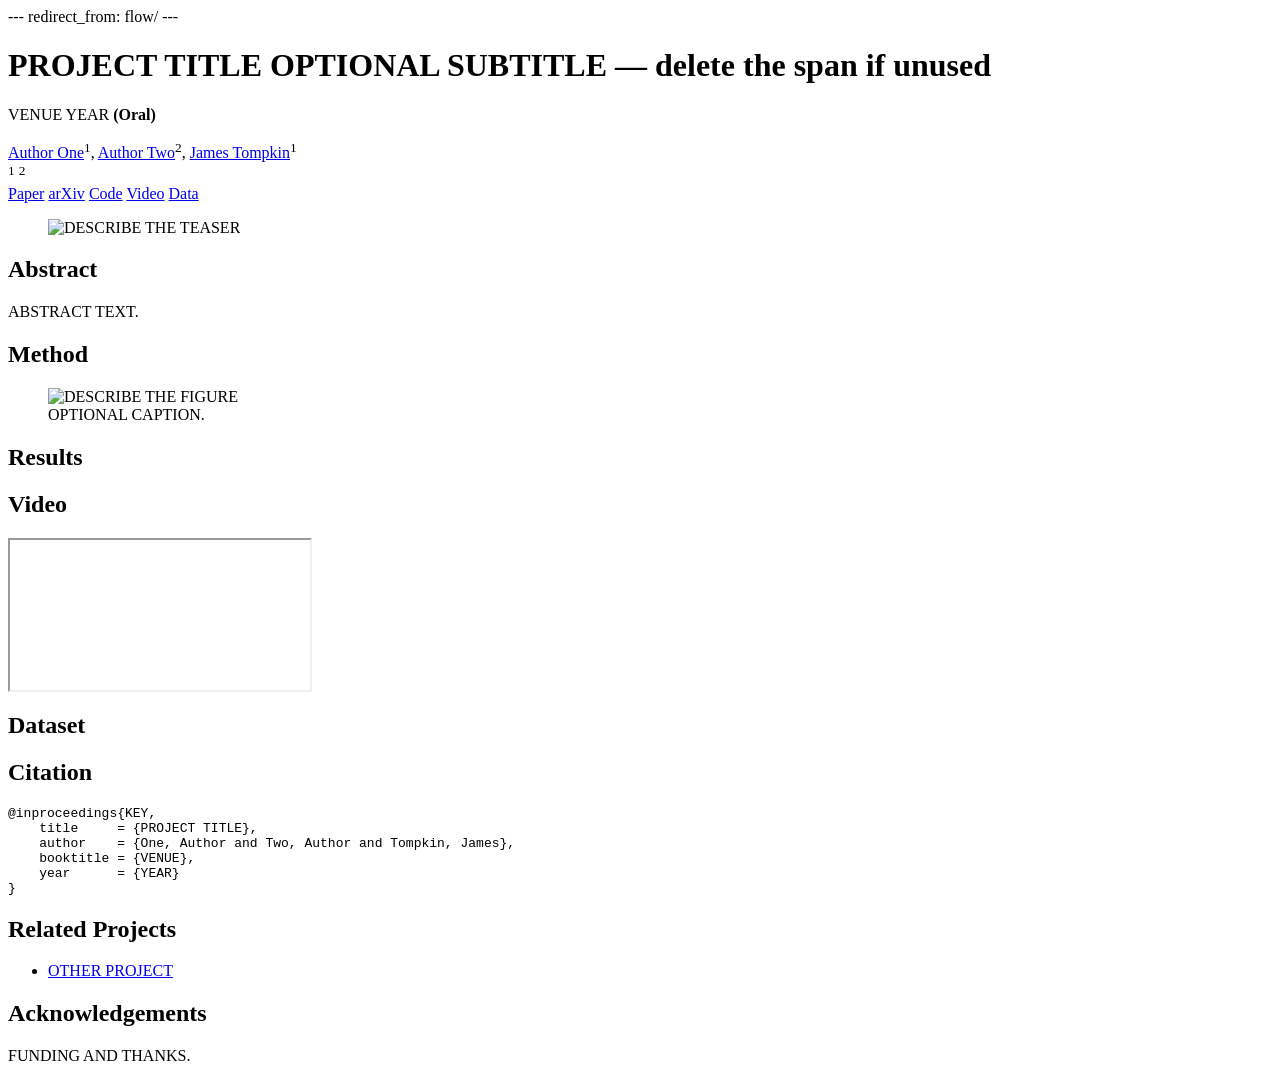
==== index.html @ 34e8929a "Add placeholder project page from the BVC template Front matter sets redirect_from: flow/ so visual." ====
---
redirect_from: flow/
---

<!DOCTYPE html>
<html lang="en">
<!-- =====================================================================
  Brown Visual Computing — project-page template.
  Copy this file into a new <project>-webpage repo as index.html and fill
  in the ALL-CAPS placeholders. Delete any section you don't need; keep
  the section ORDER. Styling comes from the shared stylesheet — resist
  per-page CSS beyond a small <style> block for page-specific figures.
====================================================================== -->

<head>
  <meta charset="utf-8">
  <meta name="viewport" content="width=device-width, initial-scale=1.0">

  <title>PROJECT TITLE</title>

  <!-- Brown brand fonts (Minion 3 + Freight Sans), the lab's Adobe Fonts kit. -->
  <link rel="preconnect" href="https://use.typekit.net" crossorigin>
  <link rel="stylesheet" href="https://use.typekit.net/diw5pgv.css">

  <!-- Shared BVC project-page styles + JS (theme toggle, videoGrid). -->
  <link rel="stylesheet" href="https://visual.cs.brown.edu/projects/shared/project.css">
  <script defer src="https://visual.cs.brown.edu/projects/shared/project.js"></script>

  <!-- OPTIONAL per-page skin: a page with a strong identity may
       re-specify the design TOKENS (--accent, --ink, --bg, ...) in a
       <style id="page-skin"> block here — tokens only, never component
       structure, and give BOTH themes an interpretation so the toggle
       keeps working. The BVC bar stays standard. Reference example:
       sterkfontein-webpage (torchlit cave dark / daylight limestone light). -->


  <!-- Pre-paint theme: apply the stored/OS choice before first render (no
       flash). Same localStorage 'theme' key + attribute as visual.cs.brown.edu. -->
  <script>
    (function () {
      var t; try { t = localStorage.getItem('theme'); } catch (e) {}
      var dark = t === 'dark' || (!t && matchMedia('(prefers-color-scheme: dark)').matches);
      document.documentElement.setAttribute('data-bs-theme', dark ? 'dark' : 'light');
    })();
  </script>
</head>

<body>
  <!-- The BVC brand bar (crest, wordmark, social icons, theme toggle) is
       injected at the top of <body> by the shared project.js, so it stays
       identical to visual.cs.brown.edu without per-page edits. -->

  <main class="project">

    <h1 class="project-title">
      PROJECT TITLE
      <span class="subtitle">OPTIONAL SUBTITLE — delete the span if unused</span>
    </h1>
    <p class="venue">VENUE YEAR <strong>(Oral)</strong></p>

    <div class="authors">
      <span class="author"><a href="https://AUTHOR1.example">Author One</a><sup>1</sup>,</span>
      <span class="author"><a href="https://AUTHOR2.example">Author Two</a><sup>2</sup>,</span>
      <span class="author"><a href="https://jamestompkin.com/">James Tompkin</a><sup>1</sup></span>
    </div>
    <!-- Affiliation logos resolve through the shared registry
         (data-logo="name"), same as the footer strip — light/dark
         variants come for free. Unregistered institutions: use a local
         <img> and add the logo to the registry when convenient. -->
    <div class="affil-logos">
      <span class="logo-item"><sup>1</sup><span data-logo="brown-cs"></span></span>
      <span class="logo-item"><sup>2</sup><span data-logo="OTHER_LOGO_NAME"></span></span>
    </div>

    <nav class="resource-row">
      <a href="PAPER.pdf">Paper</a>
      <a href="https://arxiv.org/abs/XXXX.XXXXX">arXiv</a>
      <a href="https://github.com/brownvc/REPO">Code</a>
      <a href="#video">Video</a>
      <a href="DATA_URL">Data</a>
    </nav>

    <!-- Teaser: an image, or an autoplay-muted-loop video. -->
    <figure class="teaser">
      <img src="./images/teaser.jpg" alt="DESCRIBE THE TEASER">
      <!-- <video src="./videos/teaser.mp4" autoplay muted loop playsinline></video> -->
    </figure>

    <!-- ================= Canonical sections =================
         Every section follows <section id="x-section"><h2 id="x"> — the
         same convention as the main site's homepage, so the shared
         scrollspy works verbatim and #x deep links mean the same thing
         on every project page. Canonical ids, in order:
           abstract (required), paper, method, results, video,
           dataset, citation (required), related, notes,
           acknowledgements (recommended).
         Name each section for what it holds so the nav reads the same as
         the heading — `paper`, `data`, `code`, `video`, never a generic
         "Downloads". The nav is already conditional: a page only has the
         sections it has, so it shows only those. `paper` sits before
         `video` so it leads the menu.
         Heading TEXT is free ("Our Proposal" may carry id="method") —
         the id is the semantic name. Genuinely novel sections use the
         same pattern with their own slug. A second paper on the same
         page suffixes: abstract-2, citation-2, ...
         Delete the sections you don't need; keep the ORDER. -->

    <section id="abstract-section">
      <h2 id="abstract">Abstract</h2>
      <p>ABSTRACT TEXT.</p>
    </section>

    <!-- Paper: use this section only when the paper has multiple file
         variants (full-size + small PDF + HTML) and/or a supplemental
         document — one <figure> per document, formats in the figcaption.
         A page with a single paper PDF skips this section and just links
         Paper from the resource-row above. Heading is "Paper" so the nav
         reads "Paper", not "Downloads".
    <section id="paper-section">
      <h2 id="paper">Paper</h2>
      <div class="doc-row">
        <figure>
          <a href="./assets/PAPER.pdf"><img src="./assets/paper-thumb.png" alt="Paper first page"></a>
          <figcaption>Paper<br>
            <a href="./assets/PAPER.pdf">PDF 12&nbsp;MB</a> |
            <a href="./assets/PAPER_small.pdf">PDF 1&nbsp;MB</a> |
            <a href="./assets/PAPER.html">HTML</a>
          </figcaption>
        </figure>
        <figure>
          <a href="./assets/SUPPLEMENTAL.pdf"><img src="./assets/supplemental-thumb.png" alt="Supplemental document first page"></a>
          <figcaption>Supplemental<br>
            <a href="./assets/SUPPLEMENTAL.pdf">PDF 4&nbsp;MB</a> |
            <a href="./assets/SUPPLEMENTAL.html">HTML</a>
          </figcaption>
        </figure>
      </div>
    </section>
    -->

    <section id="method-section">
      <h2 id="method">Method</h2>
      <figure>
        <img src="./images/method.png" alt="DESCRIBE THE FIGURE">
        <figcaption>OPTIONAL CAPTION.</figcaption>
      </figure>
    </section>

    <section id="results-section">
      <h2 id="results">Results</h2>
      <!-- Simple comparisons: .media-row (side-by-side, wraps on mobile).
           Many results: .snap-row (scroll-snap carousel, no JS) or the
           videoGrid() helper:
             <div id="results-grid"></div>
             <script>
               window.addEventListener('DOMContentLoaded', function () {
                 videoGrid('#results-grid', [
                   { src: './videos/scene1.mp4', label: 'Scene 1' },
                   { src: './videos/scene2.mp4', label: 'Scene 2' },
                 ], { controls: true });
               });
             </script> -->
    </section>

    <section id="video-section">
      <h2 id="video">Video</h2>
      <!-- Prefer a local mp4; iframes (YouTube / OneDrive / Slides) go in
           a .embed wrapper for responsive 16:9. -->
      <div class="embed">
        <iframe src="https://www.youtube-nocookie.com/embed/VIDEO_ID" title="Presentation video"
                allow="accelerometer; autoplay; clipboard-write; encrypted-media; gyroscope; picture-in-picture"
                allowfullscreen></iframe>
      </div>
    </section>

    <!-- Slides: host a .pptx once — it embeds AND downloads. project.js
         turns data-pptx into a Microsoft Office Online viewer (URL
         resolved + encoded for you); the same file, linked directly,
         downloads (browsers can't render pptx inline).
    <section id="slides-section">
      <h2 id="slides">Slides</h2>
      <div class="slides-embed" data-pptx="./assets/DECK.pptx"></div>
      <p class="centerContent"><a href="./assets/DECK.pptx" download>Download slides (PPTX)</a></p>
    </section>
    -->


    <section id="dataset-section">
      <h2 id="dataset">Dataset</h2>
      <!-- Download button + .panel how-to (see sterkfontein). Delete if
           the paper has no dataset. -->
    </section>

    <section id="citation-section">
      <h2 id="citation">Citation</h2>
      <!-- A Copy button is auto-attached to every pre.citation by the
           shared project.js — no markup needed. -->
      <pre class="citation"><code>@inproceedings{KEY,
    title     = {PROJECT TITLE},
    author    = {One, Author and Two, Author and Tompkin, James},
    booktitle = {VENUE},
    year      = {YEAR}
}</code></pre>
    </section>

    <section id="related-section">
      <h2 id="related">Related Projects</h2>
      <ul>
        <li><a href="https://visual.cs.brown.edu/projects/OTHER-webpage/">OTHER PROJECT</a></li>
      </ul>
    </section>

    <section id="acknowledgements-section">
      <h2 id="acknowledgements">Acknowledgements</h2>
      <p>FUNDING AND THANKS.</p>
    </section>

    <!-- Institution/funder logos come from the shared registry: name them
         here and project.js emits the current files with the right
         dark-mode handling (update shared/logos/ once -> all pages update).
         Registered names + how to add one live in _data/logos.json (drop
         the image in projects/shared/logos/, add one entry). A logo not worth
         registering can stay a local <img>: default gets a light pill in
         dark mode; add class="dark-invert" for monochrome artwork, or a
         class="light-only" + class="dark-only" pair of real variants. -->
    <footer class="logos" data-logos="brown-cs nsf"></footer>

  </main>
</body>
</html>
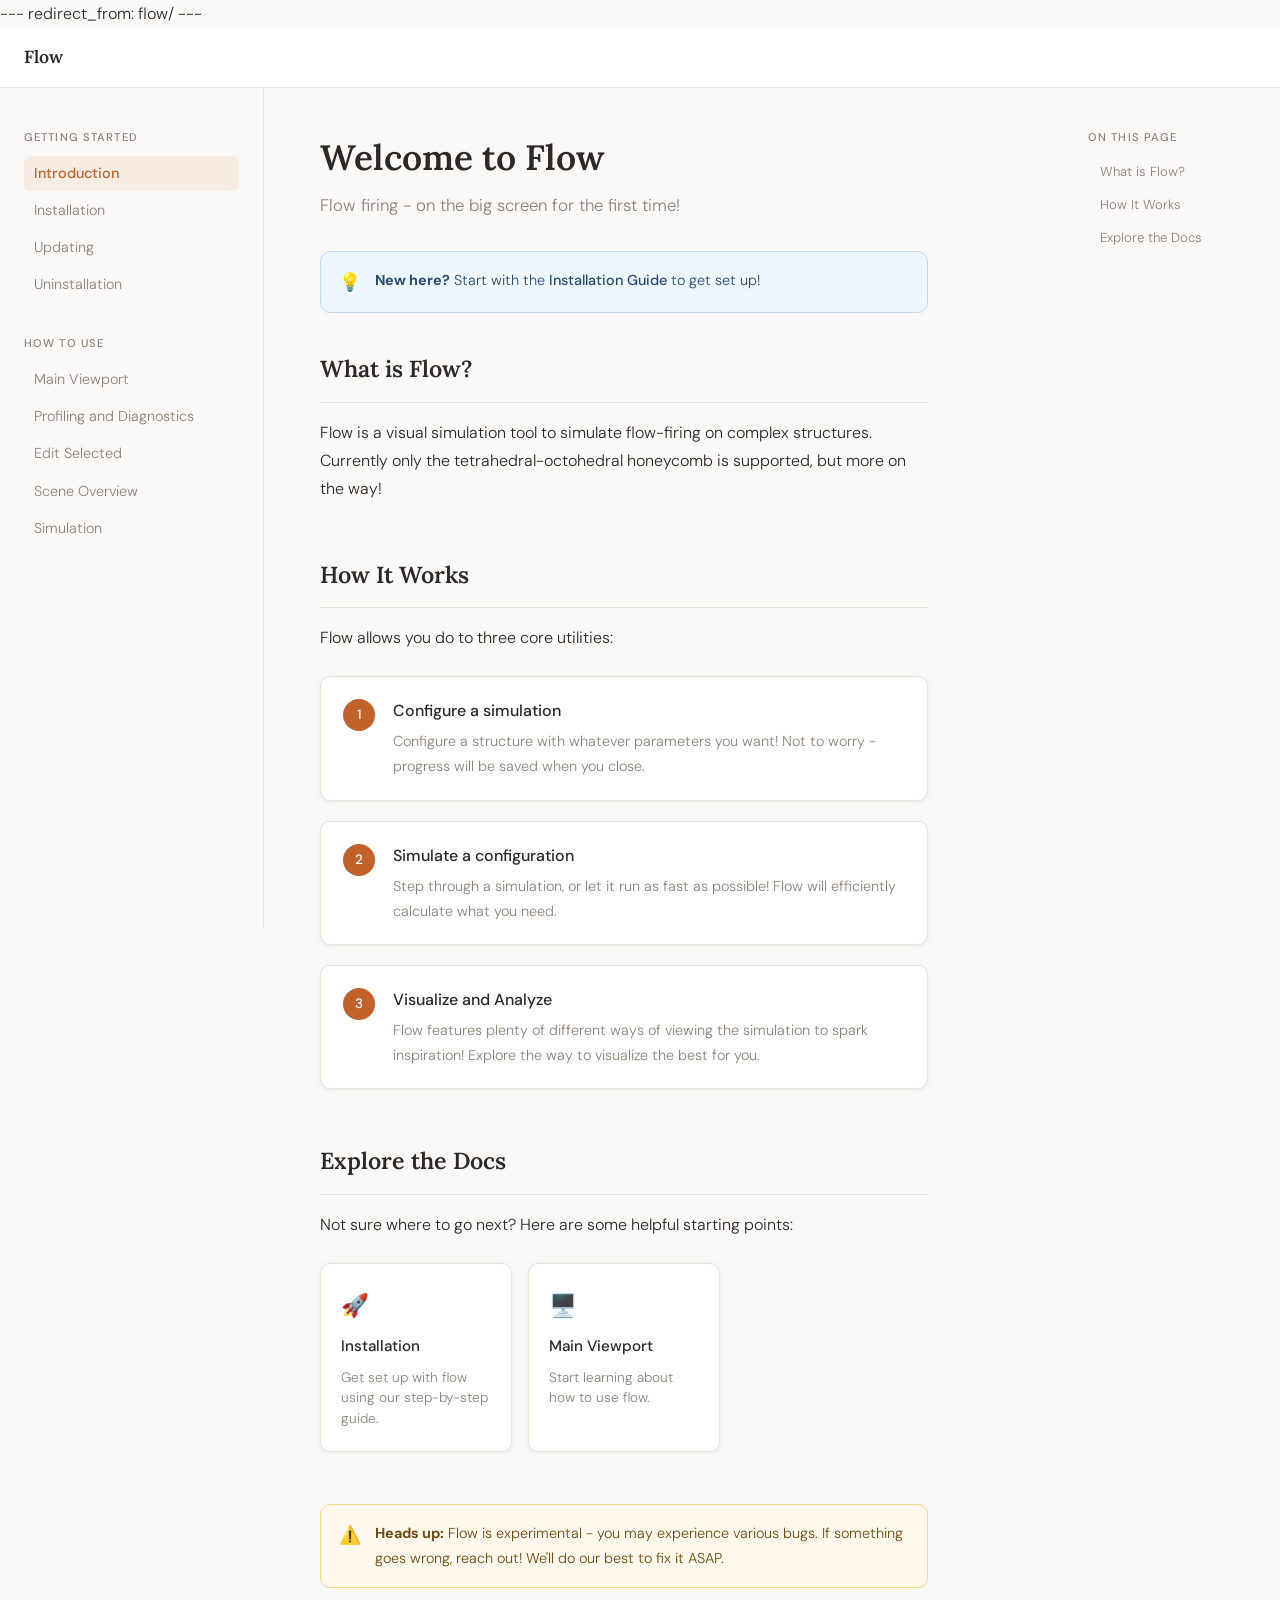
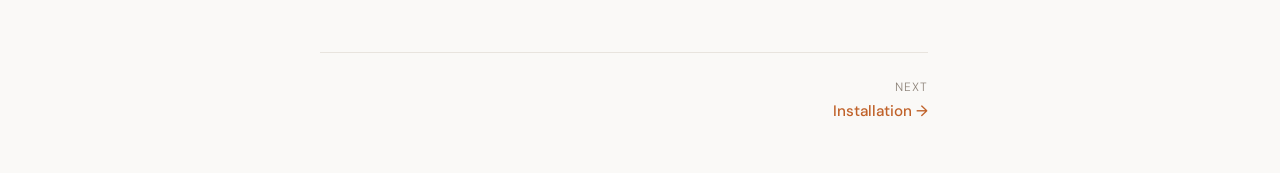
==== commit 8dc29949: "initial migration" ====
--- a/index.html
+++ b/index.html
@@ -4,227 +4,156 @@
 
 <!DOCTYPE html>
 <html lang="en">
-<!-- =====================================================================
-  Brown Visual Computing — project-page template.
-  Copy this file into a new <project>-webpage repo as index.html and fill
-  in the ALL-CAPS placeholders. Delete any section you don't need; keep
-  the section ORDER. Styling comes from the shared stylesheet — resist
-  per-page CSS beyond a small <style> block for page-specific figures.
-====================================================================== -->
+<head>
+  <meta charset="UTF-8" />
+  <meta name="viewport" content="width=device-width, initial-scale=1.0" />
+  <title>Flow — Documentation</title>
+  <link rel="stylesheet" href="flow.css" />
+  <link rel="preconnect" href="https://fonts.googleapis.com" />
+  <link rel="preconnect" href="https://fonts.gstatic.com" crossorigin />
+  <link href="https://fonts.googleapis.com/css2?family=Lora:ital,wght@0,400;0,600;1,400&family=DM+Sans:wght@300;400;500&display=swap" rel="stylesheet" />
+</head>
+<body>
 
-<head>
-  <meta charset="utf-8">
-  <meta name="viewport" content="width=device-width, initial-scale=1.0">
+  <!-- ── Top Navigation ── -->
+  <header class="topbar">
+    <div class="topbar-inner">
+      <a href="index.html" class="logo">
+        <span class="logo-text">Flow</span>
+      </a>
+    </div>
+  </header>
 
-  <title>PROJECT TITLE</title>
+  <div class="layout">
 
-  <!-- Brown brand fonts (Minion 3 + Freight Sans), the lab's Adobe Fonts kit. -->
-  <link rel="preconnect" href="https://use.typekit.net" crossorigin>
-  <link rel="stylesheet" href="https://use.typekit.net/diw5pgv.css">
+    <!-- ── Sidebar ── -->
+    <aside class="sidebar">
+      <div class="sidebar-section">
+        <p class="sidebar-label">Getting Started</p>
+        <ul>
+          <li><a href="flow.html" class="active">Introduction</a></li>
+          <li><a href="installation.html">Installation</a></li>
+          <li><a href="updating.html">Updating</a></li>
+          <li><a href="uninstallation.html">Uninstallation</a></li>
+        </ul>
+      </div>
+      <div class="sidebar-section">
+        <p class="sidebar-label">How to Use</p>
+        <ul>
+          <li><a href="mainviewport.html">Main Viewport</a></li>
+          <li><a href="profiling.html">Profiling and Diagnostics</a></li>
+          <li><a href="editselected.html">Edit Selected</a></li>
+          <li><a href="sceneoverview.html">Scene Overview</a></li>
+          <li><a href="simulation.html">Simulation</a></li>
+        </ul>
+      </div>
+    </aside>
 
-  <!-- Shared BVC project-page styles + JS (theme toggle, videoGrid). -->
-  <link rel="stylesheet" href="https://visual.cs.brown.edu/projects/shared/project.css">
-  <script defer src="https://visual.cs.brown.edu/projects/shared/project.js"></script>
+    <!-- ── Main Content ── -->
+    <main class="content">
 
-  <!-- OPTIONAL per-page skin: a page with a strong identity may
-       re-specify the design TOKENS (--accent, --ink, --bg, ...) in a
-       <style id="page-skin"> block here — tokens only, never component
-       structure, and give BOTH themes an interpretation so the toggle
-       keeps working. The BVC bar stays standard. Reference example:
-       sterkfontein-webpage (torchlit cave dark / daylight limestone light). -->
+      <!-- Page Header -->
+      <div class="page-header">
+        <h1>Welcome to Flow</h1>
+        <p class="page-subtitle">Flow firing - on the big screen for the first time!</p>
+      </div>
 
+      <!-- Callout / Tip -->
+      <div class="callout callout-tip">
+        <span class="callout-icon">💡</span>
+        <div>
+          <strong>New here?</strong> Start with the <a href="installation.html">Installation Guide</a> to get set up!
+        </div>
+      </div>
 
-  <!-- Pre-paint theme: apply the stored/OS choice before first render (no
-       flash). Same localStorage 'theme' key + attribute as visual.cs.brown.edu. -->
-  <script>
-    (function () {
-      var t; try { t = localStorage.getItem('theme'); } catch (e) {}
-      var dark = t === 'dark' || (!t && matchMedia('(prefers-color-scheme: dark)').matches);
-      document.documentElement.setAttribute('data-bs-theme', dark ? 'dark' : 'light');
-    })();
-  </script>
-</head>
+      <!-- Section -->
+      <section class="doc-section">
+        <h2 id="what-is-flow">What is Flow?</h2>
+        <p>
+          Flow is a visual simulation tool to simulate flow-firing on complex structures. Currently only
+          the tetrahedral-octohedral honeycomb is supported, but more on the way!
+        </p>
+      </section>
 
-<body>
-  <!-- The BVC brand bar (crest, wordmark, social icons, theme toggle) is
-       injected at the top of <body> by the shared project.js, so it stays
-       identical to visual.cs.brown.edu without per-page edits. -->
+      <!-- Section with steps -->
+      <section class="doc-section">
+        <h2 id="how-it-works">How It Works</h2>
+        <p>Flow allows you do to three core utilities:</p>
 
-  <main class="project">
+        <div class="steps">
+          <div class="step">
+            <div class="step-number">1</div>
+            <div class="step-body">
+              <h3>Configure a simulation</h3>
+              <p>Configure a structure with whatever parameters you want! Not to worry - progress will be saved when you close.</p>
+            </div>
+          </div>
+          <div class="step">
+            <div class="step-number">2</div>
+            <div class="step-body">
+              <h3>Simulate a configuration</h3>
+              <p>Step through a simulation, or let it run as fast as possible! Flow will efficiently calculate what you need.</p>
+            </div>
+          </div>
+          <div class="step">
+            <div class="step-number">3</div>
+            <div class="step-body">
+              <h3>Visualize and Analyze</h3>
+              <p>Flow features plenty of different ways of viewing the simulation to spark inspiration! Explore the way to visualize the best for you.</p>
+            </div>
+          </div>
+        </div>
+      </section>
 
-    <h1 class="project-title">
-      PROJECT TITLE
-      <span class="subtitle">OPTIONAL SUBTITLE — delete the span if unused</span>
-    </h1>
-    <p class="venue">VENUE YEAR <strong>(Oral)</strong></p>
+      <!-- Section with card grid -->
+      <section class="doc-section">
+        <h2 id="explore-the-docs">Explore the Docs</h2>
+        <p>Not sure where to go next? Here are some helpful starting points:</p>
 
-    <div class="authors">
-      <span class="author"><a href="https://AUTHOR1.example">Author One</a><sup>1</sup>,</span>
-      <span class="author"><a href="https://AUTHOR2.example">Author Two</a><sup>2</sup>,</span>
-      <span class="author"><a href="https://jamestompkin.com/">James Tompkin</a><sup>1</sup></span>
-    </div>
-    <!-- Affiliation logos resolve through the shared registry
-         (data-logo="name"), same as the footer strip — light/dark
-         variants come for free. Unregistered institutions: use a local
-         <img> and add the logo to the registry when convenient. -->
-    <div class="affil-logos">
-      <span class="logo-item"><sup>1</sup><span data-logo="brown-cs"></span></span>
-      <span class="logo-item"><sup>2</sup><span data-logo="OTHER_LOGO_NAME"></span></span>
-    </div>
+        <div class="card-grid">
+          <a href="installation.html" class="card">
+            <span class="card-icon">🚀</span>
+            <h3>Installation</h3>
+            <p>Get set up with flow using our step-by-step guide.</p>
+          </a>
+          <a href="mainviewport.html" class="card">
+            <span class="card-icon">🖥️</span>
+            <h3>Main Viewport</h3>
+            <p>Start learning about how to use flow.</p>
+          </a>
+        </div>
+      </section>
 
-    <nav class="resource-row">
-      <a href="PAPER.pdf">Paper</a>
-      <a href="https://arxiv.org/abs/XXXX.XXXXX">arXiv</a>
-      <a href="https://github.com/brownvc/REPO">Code</a>
-      <a href="#video">Video</a>
-      <a href="DATA_URL">Data</a>
-    </nav>
+      <!-- Callout / Warning -->
+      <div class="callout callout-warning">
+        <span class="callout-icon">⚠️</span>
+        <div>
+          <strong>Heads up:</strong> Flow is experimental - you may experience various bugs. If something goes wrong, reach out! We'll do our best to fix it ASAP.
+        </div>
+      </div>
 
-    <!-- Teaser: an image, or an autoplay-muted-loop video. -->
-    <figure class="teaser">
-      <img src="./images/teaser.jpg" alt="DESCRIBE THE TEASER">
-      <!-- <video src="./videos/teaser.mp4" autoplay muted loop playsinline></video> -->
-    </figure>
+      <!-- Page footer nav -->
+      <div class="page-nav">
+        <div></div>
+        <a href="installation.html" class="page-nav-next">
+          <span class="page-nav-label">Next</span>
+          <span class="page-nav-title">Installation →</span>
+        </a>
+      </div>
 
-    <!-- ================= Canonical sections =================
-         Every section follows <section id="x-section"><h2 id="x"> — the
-         same convention as the main site's homepage, so the shared
-         scrollspy works verbatim and #x deep links mean the same thing
-         on every project page. Canonical ids, in order:
-           abstract (required), paper, method, results, video,
-           dataset, citation (required), related, notes,
-           acknowledgements (recommended).
-         Name each section for what it holds so the nav reads the same as
-         the heading — `paper`, `data`, `code`, `video`, never a generic
-         "Downloads". The nav is already conditional: a page only has the
-         sections it has, so it shows only those. `paper` sits before
-         `video` so it leads the menu.
-         Heading TEXT is free ("Our Proposal" may carry id="method") —
-         the id is the semantic name. Genuinely novel sections use the
-         same pattern with their own slug. A second paper on the same
-         page suffixes: abstract-2, citation-2, ...
-         Delete the sections you don't need; keep the ORDER. -->
+    </main>
 
-    <section id="abstract-section">
-      <h2 id="abstract">Abstract</h2>
-      <p>ABSTRACT TEXT.</p>
-    </section>
+    <!-- ── Right TOC ── -->
+    <aside class="toc">
+      <p class="toc-title">On this page</p>
+      <ul>
+        <li><a href="#what-is-flow">What is Flow?</a></li>
+        <li><a href="#how-it-works">How It Works</a></li>
+        <li><a href="#explore-the-docs">Explore the Docs</a></li>
+      </ul>
+    </aside>
 
-    <!-- Paper: use this section only when the paper has multiple file
-         variants (full-size + small PDF + HTML) and/or a supplemental
-         document — one <figure> per document, formats in the figcaption.
-         A page with a single paper PDF skips this section and just links
-         Paper from the resource-row above. Heading is "Paper" so the nav
-         reads "Paper", not "Downloads".
-    <section id="paper-section">
-      <h2 id="paper">Paper</h2>
-      <div class="doc-row">
-        <figure>
-          <a href="./assets/PAPER.pdf"><img src="./assets/paper-thumb.png" alt="Paper first page"></a>
-          <figcaption>Paper<br>
-            <a href="./assets/PAPER.pdf">PDF 12&nbsp;MB</a> |
-            <a href="./assets/PAPER_small.pdf">PDF 1&nbsp;MB</a> |
-            <a href="./assets/PAPER.html">HTML</a>
-          </figcaption>
-        </figure>
-        <figure>
-          <a href="./assets/SUPPLEMENTAL.pdf"><img src="./assets/supplemental-thumb.png" alt="Supplemental document first page"></a>
-          <figcaption>Supplemental<br>
-            <a href="./assets/SUPPLEMENTAL.pdf">PDF 4&nbsp;MB</a> |
-            <a href="./assets/SUPPLEMENTAL.html">HTML</a>
-          </figcaption>
-        </figure>
-      </div>
-    </section>
-    -->
+  </div>
 
-    <section id="method-section">
-      <h2 id="method">Method</h2>
-      <figure>
-        <img src="./images/method.png" alt="DESCRIBE THE FIGURE">
-        <figcaption>OPTIONAL CAPTION.</figcaption>
-      </figure>
-    </section>
-
-    <section id="results-section">
-      <h2 id="results">Results</h2>
-      <!-- Simple comparisons: .media-row (side-by-side, wraps on mobile).
-           Many results: .snap-row (scroll-snap carousel, no JS) or the
-           videoGrid() helper:
-             <div id="results-grid"></div>
-             <script>
-               window.addEventListener('DOMContentLoaded', function () {
-                 videoGrid('#results-grid', [
-                   { src: './videos/scene1.mp4', label: 'Scene 1' },
-                   { src: './videos/scene2.mp4', label: 'Scene 2' },
-                 ], { controls: true });
-               });
-             </script> -->
-    </section>
-
-    <section id="video-section">
-      <h2 id="video">Video</h2>
-      <!-- Prefer a local mp4; iframes (YouTube / OneDrive / Slides) go in
-           a .embed wrapper for responsive 16:9. -->
-      <div class="embed">
-        <iframe src="https://www.youtube-nocookie.com/embed/VIDEO_ID" title="Presentation video"
-                allow="accelerometer; autoplay; clipboard-write; encrypted-media; gyroscope; picture-in-picture"
-                allowfullscreen></iframe>
-      </div>
-    </section>
-
-    <!-- Slides: host a .pptx once — it embeds AND downloads. project.js
-         turns data-pptx into a Microsoft Office Online viewer (URL
-         resolved + encoded for you); the same file, linked directly,
-         downloads (browsers can't render pptx inline).
-    <section id="slides-section">
-      <h2 id="slides">Slides</h2>
-      <div class="slides-embed" data-pptx="./assets/DECK.pptx"></div>
-      <p class="centerContent"><a href="./assets/DECK.pptx" download>Download slides (PPTX)</a></p>
-    </section>
-    -->
-
-
-    <section id="dataset-section">
-      <h2 id="dataset">Dataset</h2>
-      <!-- Download button + .panel how-to (see sterkfontein). Delete if
-           the paper has no dataset. -->
-    </section>
-
-    <section id="citation-section">
-      <h2 id="citation">Citation</h2>
-      <!-- A Copy button is auto-attached to every pre.citation by the
-           shared project.js — no markup needed. -->
-      <pre class="citation"><code>@inproceedings{KEY,
-    title     = {PROJECT TITLE},
-    author    = {One, Author and Two, Author and Tompkin, James},
-    booktitle = {VENUE},
-    year      = {YEAR}
-}</code></pre>
-    </section>
-
-    <section id="related-section">
-      <h2 id="related">Related Projects</h2>
-      <ul>
-        <li><a href="https://visual.cs.brown.edu/projects/OTHER-webpage/">OTHER PROJECT</a></li>
-      </ul>
-    </section>
-
-    <section id="acknowledgements-section">
-      <h2 id="acknowledgements">Acknowledgements</h2>
-      <p>FUNDING AND THANKS.</p>
-    </section>
-
-    <!-- Institution/funder logos come from the shared registry: name them
-         here and project.js emits the current files with the right
-         dark-mode handling (update shared/logos/ once -> all pages update).
-         Registered names + how to add one live in _data/logos.json (drop
-         the image in projects/shared/logos/, add one entry). A logo not worth
-         registering can stay a local <img>: default gets a light pill in
-         dark mode; add class="dark-invert" for monochrome artwork, or a
-         class="light-only" + class="dark-only" pair of real variants. -->
-    <footer class="logos" data-logos="brown-cs nsf"></footer>
-
-  </main>
 </body>
 </html>
--- a/flow.css
+++ b/flow.css
@@ -0,0 +1,485 @@
+/* ── Variables ── */
+:root {
+  --bg:           #faf9f7;
+  --surface:      #ffffff;
+  --border:       #e8e4de;
+  --text:         #2c2825;
+  --text-muted:   #8c8278;
+  --accent:       #c0622a;
+  --accent-light: #f7ede4;
+  --sidebar-w:    240px;
+  --toc-w:        200px;
+  --topbar-h:     60px;
+
+  --font-display: 'Lora', Georgia, serif;
+  --font-body:    'DM Sans', sans-serif;
+
+  --radius:       10px;
+  --shadow:       0 1px 4px rgba(0,0,0,0.06);
+}
+
+/* ── Reset ── */
+*, *::before, *::after { box-sizing: border-box; margin: 0; padding: 0; }
+a { color: var(--accent); text-decoration: none; }
+a:hover { text-decoration: underline; }
+img { max-width: 100%; }
+
+/* ── Base ── */
+html { scroll-behavior: smooth; }
+
+body {
+  background: var(--bg);
+  color: var(--text);
+  font-family: var(--font-body);
+  font-size: 16px;
+  line-height: 1.75;
+  font-weight: 300;
+}
+
+/* ── Top Bar ── */
+.topbar {
+  position: sticky;
+  top: 0;
+  z-index: 100;
+  height: var(--topbar-h);
+  background: var(--surface);
+  border-bottom: 1px solid var(--border);
+}
+
+.topbar-inner {
+  max-width: 1280px;
+  margin: 0 auto;
+  padding: 0 24px;
+  height: 100%;
+  display: flex;
+  align-items: center;
+  justify-content: space-between;
+}
+
+.logo {
+  display: flex;
+  align-items: center;
+  gap: 8px;
+  font-family: var(--font-display);
+  font-size: 1.1rem;
+  font-weight: 600;
+  color: var(--text);
+  text-decoration: none;
+}
+
+.logo-mark {
+  color: var(--accent);
+  font-size: 0.9rem;
+}
+
+.top-nav {
+  display: flex;
+  align-items: center;
+  gap: 24px;
+  font-size: 0.9rem;
+}
+
+.top-nav a { color: var(--text-muted); }
+.top-nav a:hover { color: var(--text); text-decoration: none; }
+
+.btn-outline {
+  border: 1px solid var(--border);
+  border-radius: 6px;
+  padding: 6px 14px;
+  color: var(--text) !important;
+  transition: border-color 0.15s, background 0.15s;
+}
+.btn-outline:hover {
+  border-color: var(--accent);
+  background: var(--accent-light);
+  text-decoration: none !important;
+}
+
+/* ── Layout ── */
+.layout {
+  max-width: 1280px;
+  margin: 0 auto;
+  display: grid;
+  grid-template-columns: var(--sidebar-w) 1fr var(--toc-w);
+  gap: 0;
+  min-height: calc(100vh - var(--topbar-h));
+  padding: 0 24px;
+}
+
+/* ── Sidebar ── */
+.sidebar {
+  padding: 40px 24px 40px 0;
+  border-right: 1px solid var(--border);
+  position: sticky;
+  top: var(--topbar-h);
+  height: calc(100vh - var(--topbar-h));
+  overflow-y: auto;
+}
+
+.sidebar-section { margin-bottom: 32px; }
+
+.sidebar-label {
+  font-size: 0.7rem;
+  font-weight: 500;
+  text-transform: uppercase;
+  letter-spacing: 0.1em;
+  color: var(--text-muted);
+  margin-bottom: 8px;
+}
+
+.sidebar ul {
+  list-style: none;
+  display: flex;
+  flex-direction: column;
+  gap: 2px;
+}
+
+.sidebar ul a {
+  display: block;
+  padding: 5px 10px;
+  border-radius: 6px;
+  font-size: 0.9rem;
+  color: var(--text-muted);
+  transition: background 0.12s, color 0.12s;
+}
+
+.sidebar ul a:hover {
+  background: var(--accent-light);
+  color: var(--text);
+  text-decoration: none;
+}
+
+.sidebar ul a.active {
+  background: var(--accent-light);
+  color: var(--accent);
+  font-weight: 500;
+}
+
+/* ── Main Content ── */
+.content {
+  padding: 48px 56px;
+  max-width: 720px;
+}
+
+/* ── Breadcrumb ── */
+.breadcrumb {
+  display: flex;
+  align-items: center;
+  gap: 6px;
+  font-size: 0.8rem;
+  color: var(--text-muted);
+  margin-bottom: 28px;
+}
+
+.breadcrumb a { color: var(--text-muted); }
+.breadcrumb a:hover { color: var(--accent); text-decoration: none; }
+.breadcrumb span:last-child { color: var(--text); }
+
+/* ── Page Header ── */
+.page-header { margin-bottom: 32px; }
+
+.page-header h1 {
+  font-family: var(--font-display);
+  font-size: 2.2rem;
+  font-weight: 600;
+  line-height: 1.25;
+  color: var(--text);
+  margin-bottom: 12px;
+}
+
+.page-subtitle {
+  font-size: 1.05rem;
+  color: var(--text-muted);
+  line-height: 1.6;
+}
+
+/* ── Callouts ── */
+.callout {
+  display: flex;
+  align-items: flex-start;
+  gap: 14px;
+  padding: 16px 18px;
+  border-radius: var(--radius);
+  font-size: 0.9rem;
+  margin-bottom: 36px;
+  border: 1px solid transparent;
+}
+
+.callout-icon { font-size: 1.1rem; line-height: 1.6; flex-shrink: 0; }
+
+.callout-tip {
+  background: #eef6ff;
+  border-color: #c3daf9;
+  color: #2a4a70;
+}
+
+.callout-warning {
+  background: #fff8ec;
+  border-color: #f5d98b;
+  color: #6b4c10;
+}
+
+.callout a { color: inherit; font-weight: 500; }
+
+/* ── Doc Sections ── */
+.doc-section {
+  margin-bottom: 52px;
+}
+
+.doc-section h2 {
+  font-family: var(--font-display);
+  font-size: 1.45rem;
+  font-weight: 600;
+  margin-bottom: 16px;
+  color: var(--text);
+  padding-bottom: 12px;
+  border-bottom: 1px solid var(--border);
+}
+
+.doc-section p {
+  margin-bottom: 16px;
+  color: var(--text);
+}
+
+.doc-section p:last-child { margin-bottom: 0; }
+
+/* ── Steps ── */
+.steps {
+  display: flex;
+  flex-direction: column;
+  gap: 20px;
+  margin-top: 24px;
+}
+
+.step {
+  display: flex;
+  align-items: flex-start;
+  gap: 18px;
+  background: var(--surface);
+  border: 1px solid var(--border);
+  border-radius: var(--radius);
+  padding: 20px 22px;
+  box-shadow: var(--shadow);
+}
+
+.step-number {
+  width: 32px;
+  height: 32px;
+  min-width: 32px;
+  background: var(--accent);
+  color: #fff;
+  border-radius: 50%;
+  display: flex;
+  align-items: center;
+  justify-content: center;
+  font-size: 0.85rem;
+  font-weight: 500;
+  margin-top: 2px;
+}
+
+.step-body h3 {
+  font-size: 1rem;
+  font-weight: 500;
+  margin-bottom: 4px;
+  color: var(--text);
+}
+
+.step-body p {
+  font-size: 0.9rem;
+  color: var(--text-muted);
+  margin: 0;
+}
+
+/* ── Card Grid ── */
+.card-grid {
+  display: grid;
+  grid-template-columns: repeat(auto-fill, minmax(180px, 1fr));
+  gap: 16px;
+  margin-top: 24px;
+}
+
+.card {
+  display: flex;
+  flex-direction: column;
+  gap: 8px;
+  background: var(--surface);
+  border: 1px solid var(--border);
+  border-radius: var(--radius);
+  padding: 22px 20px;
+  box-shadow: var(--shadow);
+  color: var(--text);
+  text-decoration: none;
+  transition: border-color 0.15s, box-shadow 0.15s, transform 0.15s;
+}
+
+.card:hover {
+  border-color: var(--accent);
+  box-shadow: 0 4px 14px rgba(192, 98, 42, 0.1);
+  transform: translateY(-2px);
+  text-decoration: none;
+}
+
+.card-icon { font-size: 1.4rem; }
+
+.card h3 {
+  font-size: 0.95rem;
+  font-weight: 500;
+  color: var(--text);
+}
+
+.card p {
+  font-size: 0.85rem;
+  color: var(--text-muted);
+  margin: 0;
+  line-height: 1.5;
+}
+
+/* ── Page Nav ── */
+.page-nav {
+  display: flex;
+  justify-content: space-between;
+  align-items: center;
+  margin-top: 64px;
+  padding-top: 24px;
+  border-top: 1px solid var(--border);
+}
+
+.page-nav-next {
+  display: flex;
+  flex-direction: column;
+  align-items: flex-end;
+  color: var(--text);
+  text-decoration: none;
+}
+
+.page-nav-label {
+  font-size: 0.75rem;
+  color: var(--text-muted);
+  text-transform: uppercase;
+  letter-spacing: 0.08em;
+}
+
+.page-nav-title {
+  font-size: 0.95rem;
+  font-weight: 500;
+  color: var(--accent);
+}
+
+.page-nav-next:hover .page-nav-title { text-decoration: underline; }
+
+/* ── Right TOC ── */
+.toc {
+  padding: 40px 0 40px 32px;
+  position: sticky;
+  top: var(--topbar-h);
+  height: calc(100vh - var(--topbar-h));
+  overflow-y: auto;
+}
+
+.toc-title {
+  font-size: 0.7rem;
+  font-weight: 500;
+  text-transform: uppercase;
+  letter-spacing: 0.1em;
+  color: var(--text-muted);
+  margin-bottom: 10px;
+}
+
+.toc ul { list-style: none; }
+
+.toc ul li { margin-bottom: 4px; }
+
+.toc ul a {
+  font-size: 0.82rem;
+  color: var(--text-muted);
+  display: block;
+  padding: 3px 0;
+  border-left: 2px solid transparent;
+  padding-left: 10px;
+  transition: color 0.12s, border-color 0.12s;
+}
+
+.toc ul a:hover {
+  color: var(--accent);
+  border-color: var(--accent);
+  text-decoration: none;
+}
+
+/* ── Footer ── */
+.footer {
+  background: var(--surface);
+  border-top: 1px solid var(--border);
+  text-align: center;
+  padding: 24px;
+  font-size: 0.82rem;
+  color: var(--text-muted);
+}
+
+.footer a { color: var(--text-muted); margin: 0 4px; }
+.footer a:hover { color: var(--accent); }
+
+.doc-section h2 {
+  scroll-margin-top: calc(var(--topbar-h) + 16px);
+}
+
+.doc-image {
+  margin: 28px 0;
+  border: 1px solid var(--border);
+  border-radius: var(--radius);
+  overflow: hidden;
+  box-shadow: var(--shadow);
+}
+
+.doc-image {
+  margin: 28px 0;
+  border: 1px solid var(--border);
+  border-radius: var(--radius);
+  overflow: hidden;
+  box-shadow: var(--shadow);
+  width: fit-content;   /* shrinks to the image's natural size */
+  max-width: 100%;      /* never overflows on small screens */
+}
+
+.doc-image figcaption {
+  padding: 10px 16px;
+  font-size: 0.82rem;
+  color: var(--text-muted);
+  background: var(--bg);
+  border-top: 1px solid var(--border);
+}
+
+.btn-download {
+  display: inline-flex;
+  align-items: center;
+  gap: 8px;
+  background: var(--accent);
+  color: #fff;
+  padding: 9px 18px;
+  border-radius: 7px;
+  font-size: 0.9rem;
+  font-weight: 500;
+  text-decoration: none;
+  transition: opacity 0.15s, transform 0.15s;
+  vertical-align: middle;
+}
+
+.btn-download:hover {
+  opacity: 0.88;
+  transform: translateY(-1px);
+  text-decoration: none;
+  color: #fff;
+}
+
+/* ── Responsive ── */
+@media (max-width: 1100px) {
+  .toc { display: none; }
+  .layout { grid-template-columns: var(--sidebar-w) 1fr; }
+}
+
+@media (max-width: 720px) {
+  .sidebar { display: none; }
+  .layout { grid-template-columns: 1fr; padding: 0 16px; }
+  .content { padding: 32px 0; }
+  .page-header h1 { font-size: 1.7rem; }
+  .top-nav a:not(.btn-outline) { display: none; }
+}
